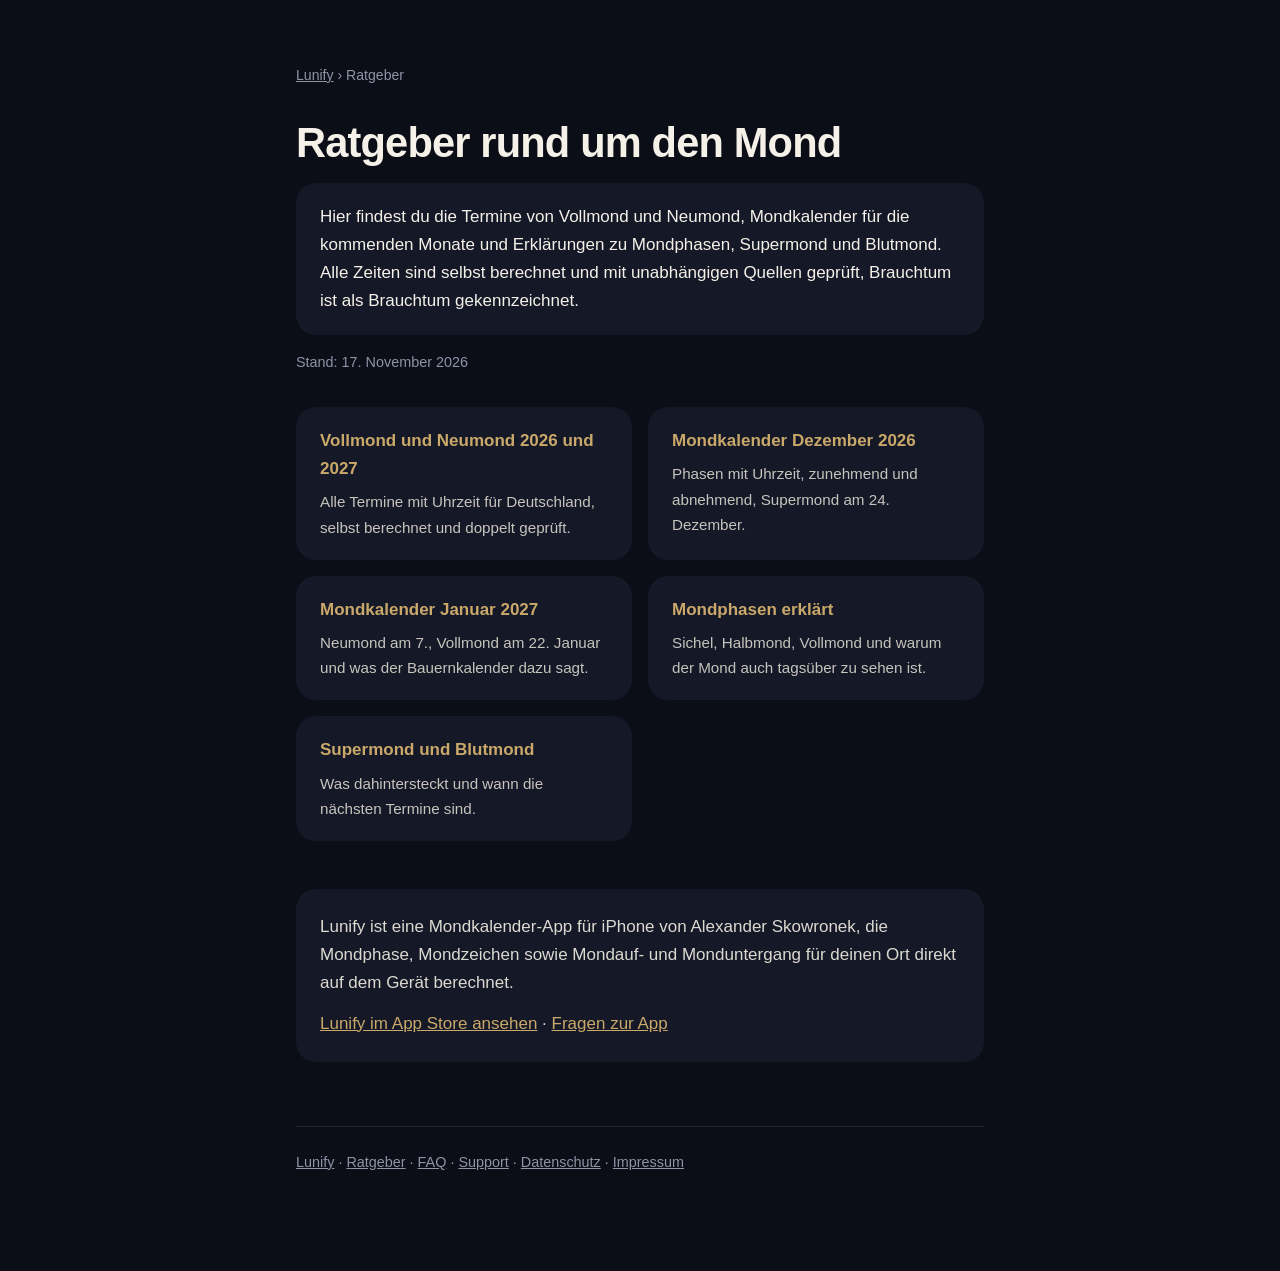
==== ratgeber/index.html @ 0e92a6ed "WS-1: Ratgeber, FAQ und SEO/GEO für Lunify - ratgeber/: Überblick, Vollmond/Neumond 2026-2027, Mondk" ====
<!DOCTYPE html>
<html lang="de">
<head>
<meta charset="utf-8">
<meta name="viewport" content="width=device-width, initial-scale=1">
<title>Mondkalender-Ratgeber: Termine und Mondphasen</title>
<meta name="description" content="Ratgeber rund um den Mond: Vollmond- und Neumondtermine 2026 und 2027, Mondkalender Dezember und Januar, Mondphasen, Supermond und Blutmond erklärt.">
<link rel="canonical" href="https://alexanderwskowronek-cloud.github.io/mondweiser-web/ratgeber/">
<meta property="og:title" content="Mondkalender-Ratgeber: Termine und Mondphasen">
<meta property="og:description" content="Ratgeber rund um den Mond: Vollmond- und Neumondtermine 2026 und 2027, Mondkalender Dezember und Januar, Mondphasen, Supermond und Blutmond erklärt.">
<meta property="og:type" content="website">
<meta property="og:url" content="https://alexanderwskowronek-cloud.github.io/mondweiser-web/ratgeber/">
<meta property="og:locale" content="de_DE">
<meta name="apple-itunes-app" content="app-id=6795456788">
<meta name="theme-color" content="#0B0D17">
<link rel="stylesheet" href="../ratgeber/stil.css">
<script type="application/ld+json">
{
 "@context": "https://schema.org",
 "@type": "BreadcrumbList",
 "itemListElement": [
  {
   "@type": "ListItem",
   "position": 1,
   "name": "Lunify",
   "item": "https://alexanderwskowronek-cloud.github.io/mondweiser-web/"
  },
  {
   "@type": "ListItem",
   "position": 2,
   "name": "Ratgeber",
   "item": "https://alexanderwskowronek-cloud.github.io/mondweiser-web/ratgeber/"
  }
 ]
}
</script>
<script type="application/ld+json">
{
 "@context": "https://schema.org",
 "@type": "ItemList",
 "name": "Lunify Ratgeber",
 "itemListElement": [
  {
   "@type": "ListItem",
   "position": 1,
   "url": "https://alexanderwskowronek-cloud.github.io/mondweiser-web/ratgeber/vollmond-neumond-2026-2027.html",
   "name": "Vollmond und Neumond 2026 und 2027"
  },
  {
   "@type": "ListItem",
   "position": 2,
   "url": "https://alexanderwskowronek-cloud.github.io/mondweiser-web/ratgeber/mondkalender-dezember-2026.html",
   "name": "Mondkalender Dezember 2026"
  },
  {
   "@type": "ListItem",
   "position": 3,
   "url": "https://alexanderwskowronek-cloud.github.io/mondweiser-web/ratgeber/mondkalender-januar-2027.html",
   "name": "Mondkalender Januar 2027"
  },
  {
   "@type": "ListItem",
   "position": 4,
   "url": "https://alexanderwskowronek-cloud.github.io/mondweiser-web/ratgeber/mondphasen-erklaert.html",
   "name": "Mondphasen erklärt"
  },
  {
   "@type": "ListItem",
   "position": 5,
   "url": "https://alexanderwskowronek-cloud.github.io/mondweiser-web/ratgeber/supermond-blutmond.html",
   "name": "Supermond und Blutmond"
  }
 ]
}
</script>
</head>
<body>
<div class="wrap">
<nav class="crumbs" aria-label="Brotkrumen"><a href="../index.html">Lunify</a> › Ratgeber</nav>
<main>
<h1>Ratgeber rund um den Mond</h1>
<div class="answer"><p>Hier findest du die Termine von Vollmond und Neumond, Mondkalender für die kommenden Monate und Erklärungen zu Mondphasen, Supermond und Blutmond.
Alle Zeiten sind selbst berechnet und mit unabhängigen Quellen geprüft, Brauchtum ist als Brauchtum gekennzeichnet.</p></div>
<p class="stand">Stand: 17. November 2026</p>
<ul class="cards">
<li><a href="vollmond-neumond-2026-2027.html">Vollmond und Neumond 2026 und 2027</a><p>Alle Termine mit Uhrzeit für Deutschland, selbst berechnet und doppelt geprüft.</p></li>
<li><a href="mondkalender-dezember-2026.html">Mondkalender Dezember 2026</a><p>Phasen mit Uhrzeit, zunehmend und abnehmend, Supermond am 24. Dezember.</p></li>
<li><a href="mondkalender-januar-2027.html">Mondkalender Januar 2027</a><p>Neumond am 7., Vollmond am 22. Januar und was der Bauernkalender dazu sagt.</p></li>
<li><a href="mondphasen-erklaert.html">Mondphasen erklärt</a><p>Sichel, Halbmond, Vollmond und warum der Mond auch tagsüber zu sehen ist.</p></li>
<li><a href="supermond-blutmond.html">Supermond und Blutmond</a><p>Was dahintersteckt und wann die nächsten Termine sind.</p></li>
</ul>
<aside class="app"><p>Lunify ist eine Mondkalender-App für iPhone von Alexander Skowronek, die Mondphase, Mondzeichen sowie Mondauf- und Monduntergang für deinen Ort direkt auf dem Gerät berechnet.</p><p><a href="https://apps.apple.com/de/app/id6795456788">Lunify im App Store ansehen</a> · <a href="../faq.html">Fragen zur App</a></p></aside>

</main>
<footer>
  <a href="../index.html">Lunify</a> · <a href="../ratgeber/index.html">Ratgeber</a> · <a href="../faq.html">FAQ</a> ·
  <a href="../support.html">Support</a> · <a href="../datenschutz.html">Datenschutz</a> · <a href="../impressum.html">Impressum</a>
</footer>
</div>
</body>
</html>
---- ratgeber/stil.css ----
/* Lunify Ratgeber und FAQ: Farben und Schrift wie index.html und support.html */
:root{--bg:#0B0D17;--elev:#151827;--light:#F5F1E8;--muted:#8E93A6;--gold:#C9A86A;--sage:#7D8B74;--line:#23273a}
*{box-sizing:border-box}
body{margin:0;background:var(--bg);color:var(--light);
     font:400 17px/1.65 -apple-system,BlinkMacSystemFont,"SF Pro Text","Helvetica Neue",Arial,sans-serif;
     -webkit-font-smoothing:antialiased}
.wrap{max-width:46rem;margin:0 auto;padding:clamp(1.5rem,6vw,4rem) 1.5rem 6rem}
a{color:var(--gold)}
nav.crumbs{font-size:.88rem;color:var(--muted);margin-bottom:2rem}
nav.crumbs a{color:var(--muted)}
h1{font-size:clamp(1.9rem,5vw,2.6rem);line-height:1.15;letter-spacing:-.02em;margin:0 0 1rem;font-weight:600}
h2{font-size:clamp(1.25rem,3.4vw,1.55rem);letter-spacing:-.01em;font-weight:600;margin:3rem 0 .8rem;line-height:1.3}
h3{font-size:1.08rem;font-weight:600;margin:2rem 0 .5rem}
p,li{color:#DCD9D1}
.answer{background:var(--elev);border-radius:20px;padding:1.25rem 1.5rem;margin:0 0 1rem;color:var(--light)}
.answer p{margin:0;color:var(--light)}
.stand{color:var(--muted);font-size:.9rem;margin:0 0 2rem}
.note{border-left:3px solid var(--sage);padding:.2rem 0 .2rem 1rem;color:#C7C4BD}
.tag{display:inline-block;border:1px solid var(--sage);color:var(--sage);border-radius:999px;padding:.2rem .7rem;
     font-size:.78rem;letter-spacing:.04em;text-transform:uppercase;margin-bottom:1rem}
.table-scroll{overflow-x:auto;margin:1rem 0 1.5rem;border-radius:16px;background:var(--elev)}
table{border-collapse:collapse;width:100%;font-size:.95rem;font-variant-numeric:tabular-nums}
caption{text-align:left;padding:1rem 1rem .25rem;color:var(--muted);font-size:.88rem}
th,td{text-align:left;padding:.55rem 1rem;border-bottom:1px solid var(--line);white-space:nowrap}
th{color:var(--muted);font-weight:500}
tr:last-child td{border-bottom:0}
ul.cards{list-style:none;padding:0;display:grid;gap:1rem;grid-template-columns:repeat(auto-fit,minmax(16rem,1fr))}
ul.cards li{background:var(--elev);border-radius:20px;padding:1.25rem 1.5rem}
ul.cards a{font-weight:600;text-decoration:none}
ul.cards p{margin:.4rem 0 0;font-size:.95rem;color:#C7C4BD}
.app{background:var(--elev);border-radius:20px;padding:1.5rem;margin:3rem 0 0}
.app p{margin:0 0 .8rem}
.app p:last-child{margin:0}
.sources{font-size:.92rem}
.sources li{color:#C7C4BD}
details{background:var(--elev);border-radius:20px;padding:1rem 1.5rem;margin:.6rem 0}
summary{cursor:pointer;font-weight:500;padding:.35rem 0}
details p{margin:.6rem 0 0;color:#C7C4BD}
footer{margin-top:4rem;padding-top:1.5rem;border-top:1px solid var(--line);color:var(--muted);font-size:.9rem}
footer a{color:var(--muted)}
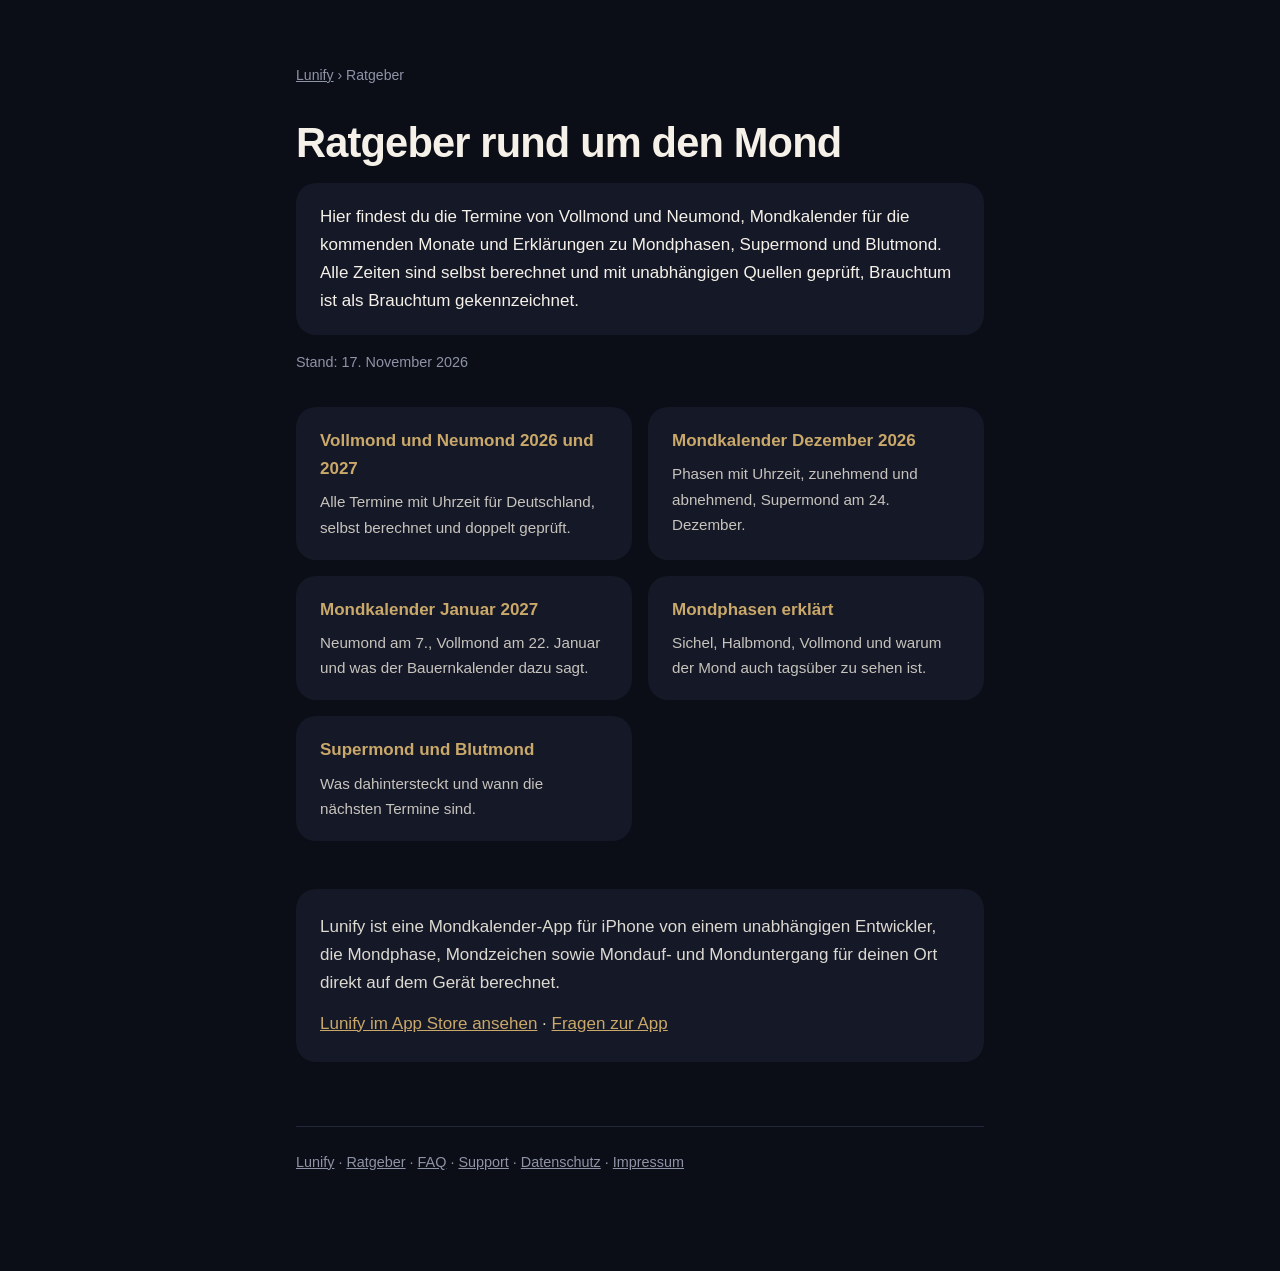
==== commit 65720734: "Ohne Personennamen: Organisation statt Person im JSON-LD, neutraler Entitätssatz (Angaben seit 21.10" ====
--- a/ratgeber/index.html
+++ b/ratgeber/index.html
@@ -89,7 +89,7 @@
 <li><a href="mondphasen-erklaert.html">Mondphasen erklärt</a><p>Sichel, Halbmond, Vollmond und warum der Mond auch tagsüber zu sehen ist.</p></li>
 <li><a href="supermond-blutmond.html">Supermond und Blutmond</a><p>Was dahintersteckt und wann die nächsten Termine sind.</p></li>
 </ul>
-<aside class="app"><p>Lunify ist eine Mondkalender-App für iPhone von Alexander Skowronek, die Mondphase, Mondzeichen sowie Mondauf- und Monduntergang für deinen Ort direkt auf dem Gerät berechnet.</p><p><a href="https://apps.apple.com/de/app/id6795456788">Lunify im App Store ansehen</a> · <a href="../faq.html">Fragen zur App</a></p></aside>
+<aside class="app"><p>Lunify ist eine Mondkalender-App für iPhone von einem unabhängigen Entwickler, die Mondphase, Mondzeichen sowie Mondauf- und Monduntergang für deinen Ort direkt auf dem Gerät berechnet.</p><p><a href="https://apps.apple.com/de/app/id6795456788">Lunify im App Store ansehen</a> · <a href="../faq.html">Fragen zur App</a></p></aside>
 
 </main>
 <footer>
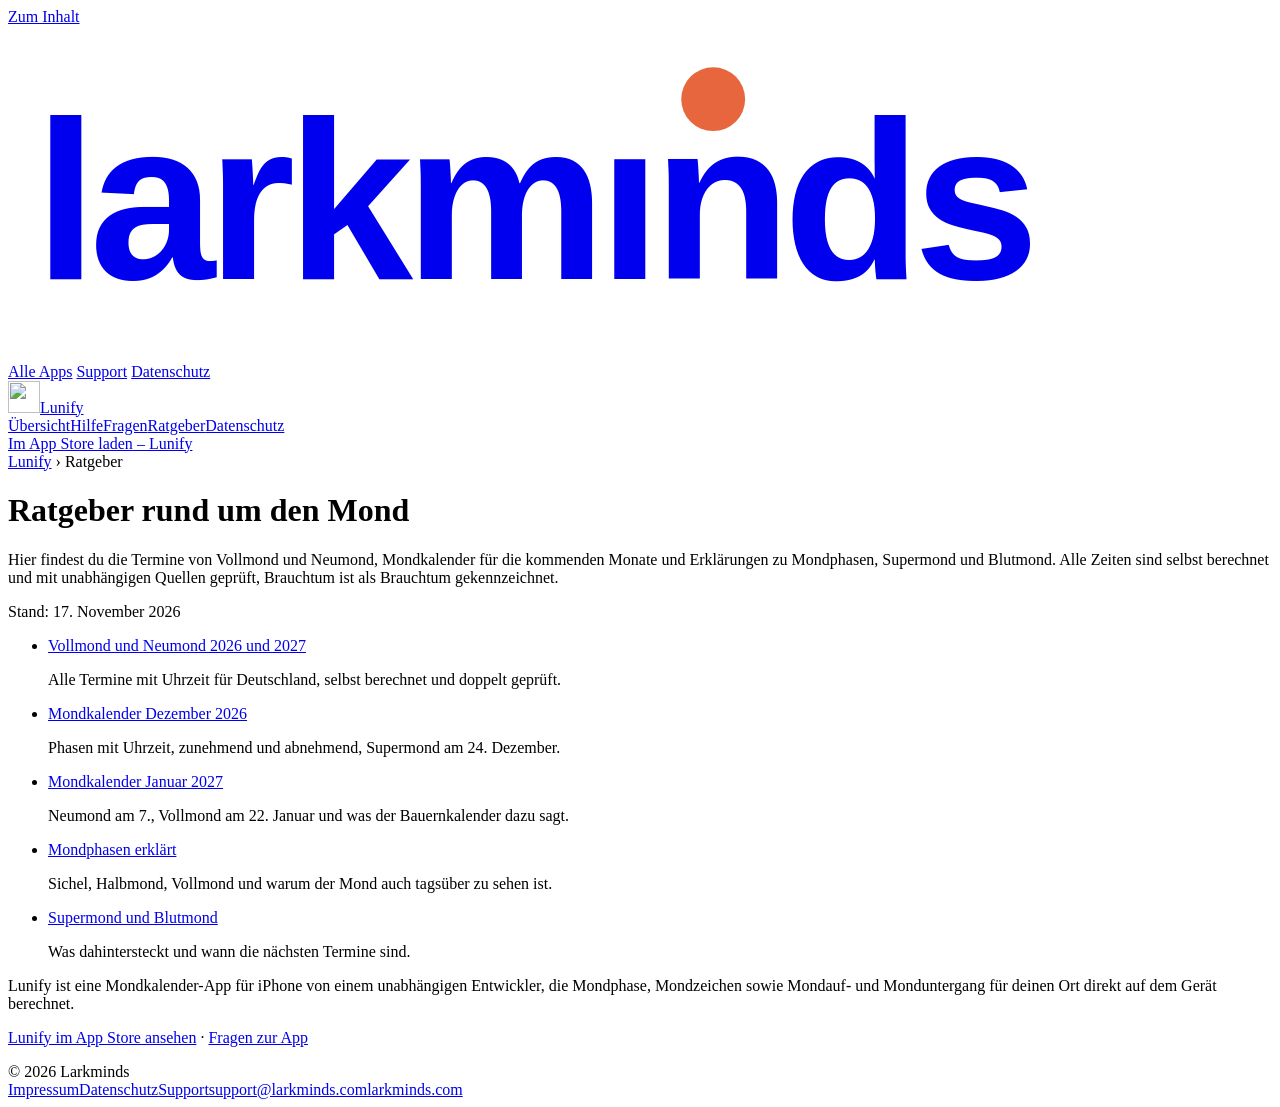
==== commit f5e145bd: "feat(web): Larkminds-Rahmen für App-Seiten, Recht und SEO (EV-261125-HQ-8) Einheitlicher Kopf (Wortm" ====
--- a/ratgeber/index.html
+++ b/ratgeber/index.html
@@ -1,19 +1,26 @@
-<!DOCTYPE html>
+<!doctype html>
 <html lang="de">
 <head>
 <meta charset="utf-8">
-<meta name="viewport" content="width=device-width, initial-scale=1">
+<meta name="viewport" content="width=device-width, initial-scale=1, viewport-fit=cover">
 <title>Mondkalender-Ratgeber: Termine und Mondphasen</title>
 <meta name="description" content="Ratgeber rund um den Mond: Vollmond- und Neumondtermine 2026 und 2027, Mondkalender Dezember und Januar, Mondphasen, Supermond und Blutmond erklärt.">
-<link rel="canonical" href="https://alexanderwskowronek-cloud.github.io/mondweiser-web/ratgeber/">
+<meta name="apple-itunes-app" content="app-id=6795456788">
+<meta name="theme-color" content="#F7F6F2">
+<link rel="canonical" href="https://larkminds.com/mondweiser-web/ratgeber/">
+<meta property="og:site_name" content="Larkminds">
 <meta property="og:title" content="Mondkalender-Ratgeber: Termine und Mondphasen">
 <meta property="og:description" content="Ratgeber rund um den Mond: Vollmond- und Neumondtermine 2026 und 2027, Mondkalender Dezember und Januar, Mondphasen, Supermond und Blutmond erklärt.">
 <meta property="og:type" content="website">
-<meta property="og:url" content="https://alexanderwskowronek-cloud.github.io/mondweiser-web/ratgeber/">
+<meta property="og:url" content="https://larkminds.com/mondweiser-web/ratgeber/">
 <meta property="og:locale" content="de_DE">
-<meta name="apple-itunes-app" content="app-id=6795456788">
-<meta name="theme-color" content="#0B0D17">
-<link rel="stylesheet" href="../ratgeber/stil.css">
+<meta property="og:image" content="https://larkminds.com/assets/larkminds-og.png">
+<meta name="twitter:card" content="summary_large_image">
+<link rel="icon" href="/assets/mark.svg" type="image/svg+xml">
+<link rel="icon" href="/assets/favicon-32.png" sizes="32x32" type="image/png">
+<link rel="apple-touch-icon" href="/assets/apple-touch-icon.png">
+<link rel="stylesheet" href="/assets/style.css">
+<link rel="stylesheet" href="/assets/app.css">
 <script type="application/ld+json">
 {
  "@context": "https://schema.org",
@@ -23,13 +30,13 @@
    "@type": "ListItem",
    "position": 1,
    "name": "Lunify",
-   "item": "https://alexanderwskowronek-cloud.github.io/mondweiser-web/"
+   "item": "https://larkminds.com/mondweiser-web/"
   },
   {
    "@type": "ListItem",
    "position": 2,
    "name": "Ratgeber",
-   "item": "https://alexanderwskowronek-cloud.github.io/mondweiser-web/ratgeber/"
+   "item": "https://larkminds.com/mondweiser-web/ratgeber/"
   }
  ]
 }
@@ -43,31 +50,31 @@
   {
    "@type": "ListItem",
    "position": 1,
-   "url": "https://alexanderwskowronek-cloud.github.io/mondweiser-web/ratgeber/vollmond-neumond-2026-2027.html",
+   "url": "https://larkminds.com/mondweiser-web/ratgeber/vollmond-neumond-2026-2027.html",
    "name": "Vollmond und Neumond 2026 und 2027"
   },
   {
    "@type": "ListItem",
    "position": 2,
-   "url": "https://alexanderwskowronek-cloud.github.io/mondweiser-web/ratgeber/mondkalender-dezember-2026.html",
+   "url": "https://larkminds.com/mondweiser-web/ratgeber/mondkalender-dezember-2026.html",
    "name": "Mondkalender Dezember 2026"
   },
   {
    "@type": "ListItem",
    "position": 3,
-   "url": "https://alexanderwskowronek-cloud.github.io/mondweiser-web/ratgeber/mondkalender-januar-2027.html",
+   "url": "https://larkminds.com/mondweiser-web/ratgeber/mondkalender-januar-2027.html",
    "name": "Mondkalender Januar 2027"
   },
   {
    "@type": "ListItem",
    "position": 4,
-   "url": "https://alexanderwskowronek-cloud.github.io/mondweiser-web/ratgeber/mondphasen-erklaert.html",
+   "url": "https://larkminds.com/mondweiser-web/ratgeber/mondphasen-erklaert.html",
    "name": "Mondphasen erklärt"
   },
   {
    "@type": "ListItem",
    "position": 5,
-   "url": "https://alexanderwskowronek-cloud.github.io/mondweiser-web/ratgeber/supermond-blutmond.html",
+   "url": "https://larkminds.com/mondweiser-web/ratgeber/supermond-blutmond.html",
    "name": "Supermond und Blutmond"
   }
  ]
@@ -75,9 +82,29 @@
 </script>
 </head>
 <body>
-<div class="wrap">
+<a class="skip" href="#inhalt">Zum Inhalt</a>
+<header class="top">
+  <div class="wrap">
+    <a class="logo" href="https://larkminds.com/" aria-label="Larkminds, Startseite"><svg viewBox="0 0 190 50" aria-hidden="true"><text x="4" y="38" font-family="-apple-system, 'SF Pro Display', 'Helvetica Neue', Arial, sans-serif" font-size="34" font-weight="600" letter-spacing="-1.2" fill="currentColor">larkmınds</text><circle cx="106" cy="11" r="4.8" fill="#E8663D"></circle></svg></a>
+    <nav class="nav" aria-label="Hauptnavigation">
+      <a href="/#apps">Alle Apps</a>
+      <a href="/mondweiser-web/support.html">Support</a>
+      <a class="opt" href="/mondweiser-web/datenschutz.html">Datenschutz</a>
+      
+    </nav>
+  </div>
+</header>
+<div class="app-leiste" style="--app:#4B5DA8">
+  <div class="wrap">
+    <a class="app-name" href="/mondweiser-web/"><img src="/assets/apps/lunify.webp" alt="" width="32" height="32" decoding="async">Lunify</a>
+    <nav class="app-nav" aria-label="App-Navigation"><a href="/mondweiser-web/">Übersicht</a><a href="/mondweiser-web/support.html">Hilfe</a><a href="/mondweiser-web/faq.html">Fragen</a><a href="/mondweiser-web/ratgeber/" aria-current="page">Ratgeber</a><a href="/mondweiser-web/datenschutz.html">Datenschutz</a></nav>
+    <a class="knopf store" href="https://apps.apple.com/de/app/id6795456788">Im App Store laden<span class="vh"> – Lunify</span></a>
+  </div>
+</div>
+<main id="inhalt">
+  <div class="wrap app-inhalt">
 <nav class="crumbs" aria-label="Brotkrumen"><a href="../index.html">Lunify</a> › Ratgeber</nav>
-<main>
+
 <h1>Ratgeber rund um den Mond</h1>
 <div class="answer"><p>Hier findest du die Termine von Vollmond und Neumond, Mondkalender für die kommenden Monate und Erklärungen zu Mondphasen, Supermond und Blutmond.
 Alle Zeiten sind selbst berechnet und mit unabhängigen Quellen geprüft, Brauchtum ist als Brauchtum gekennzeichnet.</p></div>
@@ -90,12 +117,13 @@
 <li><a href="supermond-blutmond.html">Supermond und Blutmond</a><p>Was dahintersteckt und wann die nächsten Termine sind.</p></li>
 </ul>
 <aside class="app"><p>Lunify ist eine Mondkalender-App für iPhone von einem unabhängigen Entwickler, die Mondphase, Mondzeichen sowie Mondauf- und Monduntergang für deinen Ort direkt auf dem Gerät berechnet.</p><p><a href="https://apps.apple.com/de/app/id6795456788">Lunify im App Store ansehen</a> · <a href="../faq.html">Fragen zur App</a></p></aside>
-
+  </div>
 </main>
-<footer>
-  <a href="../index.html">Lunify</a> · <a href="../ratgeber/index.html">Ratgeber</a> · <a href="../faq.html">FAQ</a> ·
-  <a href="../support.html">Support</a> · <a href="../datenschutz.html">Datenschutz</a> · <a href="../impressum.html">Impressum</a>
+<footer class="foot">
+  <div class="wrap">
+    <span>© 2026 Larkminds</span>
+    <nav aria-label="Rechtliches"><a href="/mondweiser-web/impressum.html">Impressum</a><a href="/mondweiser-web/datenschutz.html">Datenschutz</a><a href="/mondweiser-web/support.html">Support</a><a href="mailto:support@larkminds.com">support@larkminds.com</a><a href="https://larkminds.com/">larkminds.com</a></nav>
+  </div>
 </footer>
-</div>
 </body>
 </html>
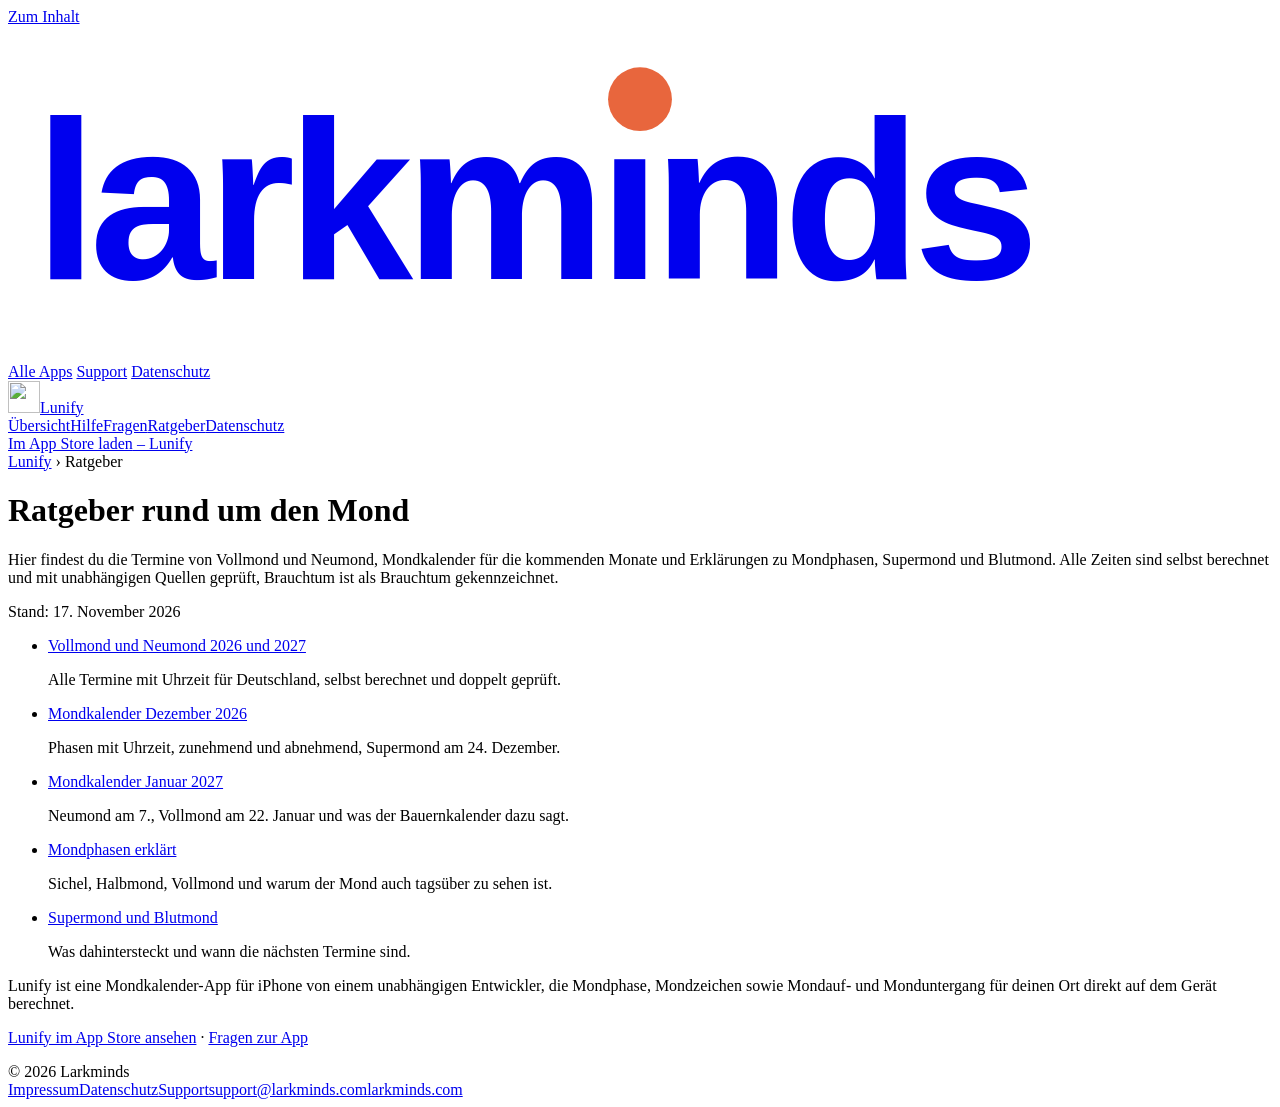
==== commit 9d21de86: "fix: Logo-Punkt über dem ı statt über dem n (Larkminds-Wortmarke, Brandbook L-1) Co-Authored-By: Cla" ====
--- a/ratgeber/index.html
+++ b/ratgeber/index.html
@@ -85,7 +85,7 @@
 <a class="skip" href="#inhalt">Zum Inhalt</a>
 <header class="top">
   <div class="wrap">
-    <a class="logo" href="https://larkminds.com/" aria-label="Larkminds, Startseite"><svg viewBox="0 0 190 50" aria-hidden="true"><text x="4" y="38" font-family="-apple-system, 'SF Pro Display', 'Helvetica Neue', Arial, sans-serif" font-size="34" font-weight="600" letter-spacing="-1.2" fill="currentColor">larkmınds</text><circle cx="106" cy="11" r="4.8" fill="#E8663D"></circle></svg></a>
+    <a class="logo" href="https://larkminds.com/" aria-label="Larkminds, Startseite"><svg viewBox="0 0 190 50" aria-hidden="true"><text x="4" y="38" font-family="-apple-system, 'SF Pro Display', 'Helvetica Neue', Arial, sans-serif" font-size="34" font-weight="600" letter-spacing="-1.2" fill="currentColor">larkmınds</text><circle cx="95" cy="11" r="4.8" fill="#E8663D"></circle></svg></a>
     <nav class="nav" aria-label="Hauptnavigation">
       <a href="/#apps">Alle Apps</a>
       <a href="/mondweiser-web/support.html">Support</a>
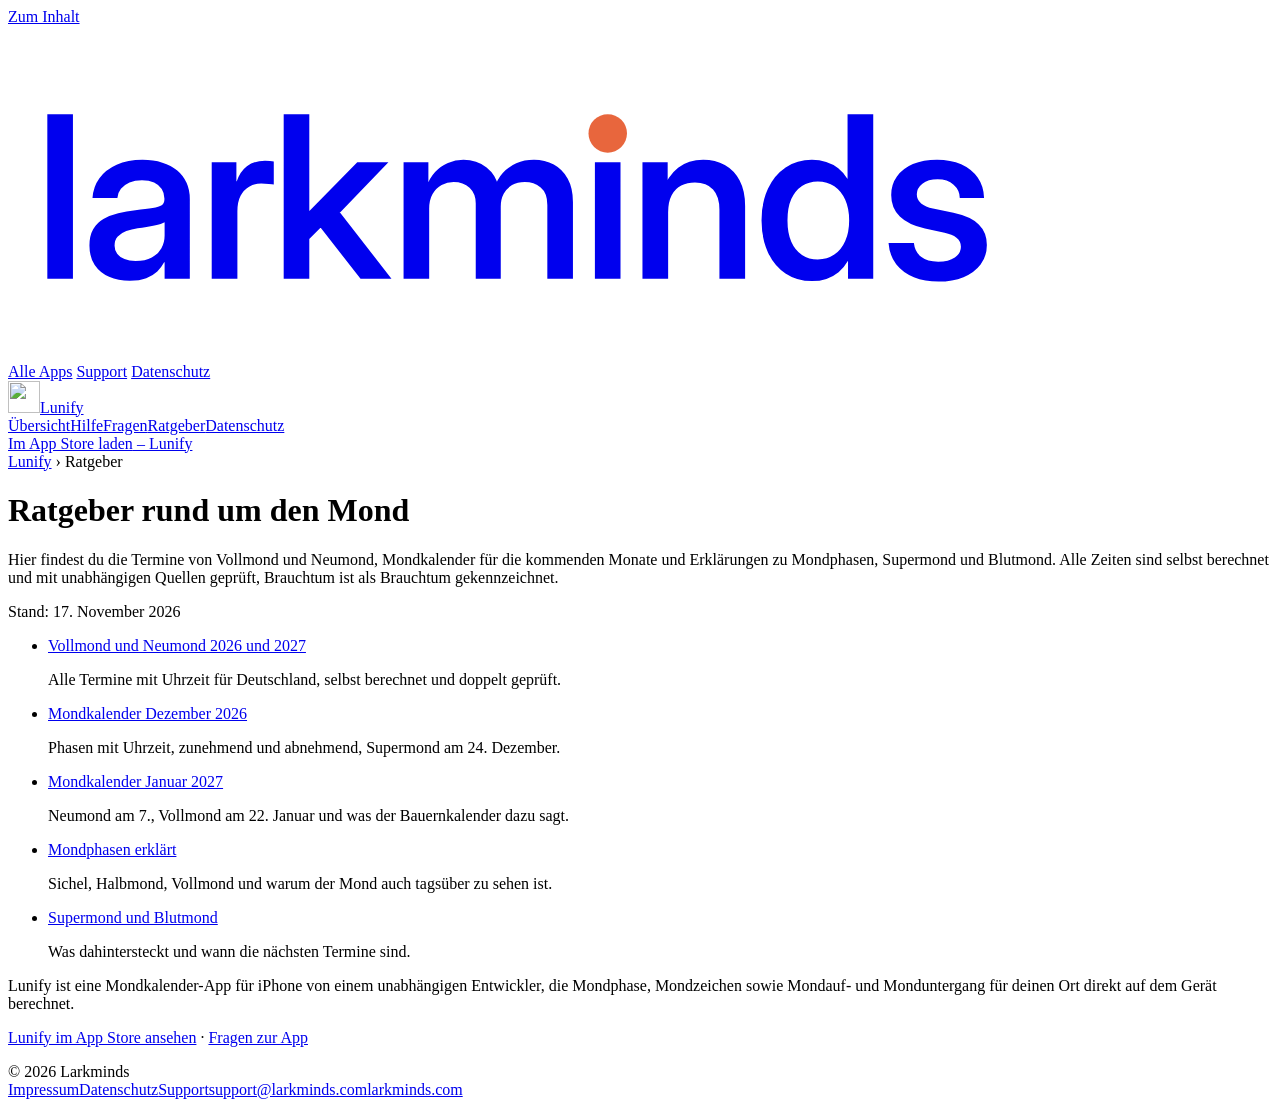
==== commit e4ed19d3: "feat: Wortmarke R1 (Inter Display 550) als Pfade im Kopf Punkt exakt auf der Stammachse des ı, Klein" ====
--- a/ratgeber/index.html
+++ b/ratgeber/index.html
@@ -85,7 +85,7 @@
 <a class="skip" href="#inhalt">Zum Inhalt</a>
 <header class="top">
   <div class="wrap">
-    <a class="logo" href="https://larkminds.com/" aria-label="Larkminds, Startseite"><svg viewBox="0 0 190 50" aria-hidden="true"><text x="4" y="38" font-family="-apple-system, 'SF Pro Display', 'Helvetica Neue', Arial, sans-serif" font-size="34" font-weight="600" letter-spacing="-1.2" fill="currentColor">larkmınds</text><circle cx="95" cy="11" r="4.8" fill="#E8663D"></circle></svg></a>
+    <a class="logo" href="https://larkminds.com/" aria-label="Larkminds, Startseite"><svg viewBox="0 0 190 50" aria-hidden="true"><path fill="currentColor" d="M9.76 13.26V38H5.91V13.26Z M18.31 38.28Q16.55 38.28 15.19 37.69Q13.83 37.1 13.03 35.92Q12.24 34.75 12.24 33Q12.24 31.51 12.8 30.54Q13.36 29.57 14.34 29Q15.31 28.44 16.56 28.14Q17.81 27.84 19.14 27.69Q20.78 27.49 21.74 27.36Q22.69 27.23 23.1 26.95Q23.51 26.68 23.51 26.06V25.93Q23.51 25.12 23.11 24.5Q22.71 23.89 21.96 23.53Q21.2 23.17 20.14 23.17Q19.07 23.17 18.26 23.52Q17.45 23.87 16.97 24.48Q16.5 25.08 16.44 25.86H12.7Q12.8 24.15 13.74 22.87Q14.68 21.58 16.33 20.85Q17.98 20.12 20.22 20.12Q21.88 20.12 23.2 20.54Q24.52 20.95 25.44 21.72Q26.36 22.49 26.84 23.58Q27.33 24.67 27.33 26.01V38H23.54V35.53H23.47Q23.09 36.26 22.44 36.89Q21.78 37.52 20.78 37.9Q19.77 38.28 18.31 38.28ZM19.17 35.33Q20.64 35.33 21.61 34.8Q22.58 34.26 23.06 33.39Q23.54 32.52 23.54 31.48V29.5Q23.34 29.63 22.95 29.75Q22.56 29.87 22.01 29.98Q21.45 30.1 20.81 30.2Q20.17 30.3 19.49 30.4Q18.58 30.53 17.78 30.83Q16.98 31.13 16.5 31.65Q16.02 32.17 16.02 33.02Q16.02 33.73 16.41 34.25Q16.8 34.76 17.51 35.04Q18.21 35.33 19.17 35.33Z M30.62 38V20.47H34.33V23.34H34.39Q34.87 21.86 35.91 21.07Q36.95 20.27 38.63 20.27Q39.04 20.27 39.38 20.29Q39.72 20.32 39.95 20.35V23.84Q39.74 23.81 39.2 23.75Q38.66 23.69 38.05 23.69Q37.05 23.69 36.24 24.15Q35.44 24.6 34.96 25.52Q34.48 26.45 34.48 27.86V38Z M44.98 32.32V27.77H45.34L52.5 20.47H57.18L48.94 29.04H48.25ZM41.44 38V13.26H45.29V38ZM52.99 38 46.65 29.88 49.26 27.19 57.64 38Z M59.46 38V20.47H63.19V24.24H62.88Q63.36 22.86 64.2 21.95Q65.04 21.03 66.13 20.58Q67.23 20.12 68.46 20.12Q70.48 20.12 71.94 21.28Q73.4 22.44 73.73 24.24H73.17Q73.54 23.03 74.37 22.1Q75.2 21.17 76.4 20.64Q77.6 20.12 79.06 20.12Q80.71 20.12 82.04 20.83Q83.36 21.55 84.14 22.96Q84.92 24.37 84.92 26.45V38H81.07V26.89Q81.07 25.08 80.07 24.26Q79.06 23.44 77.69 23.44Q76.57 23.44 75.76 23.91Q74.95 24.39 74.51 25.22Q74.07 26.05 74.07 27.14V38H70.31V26.68Q70.31 25.2 69.38 24.32Q68.44 23.44 66.99 23.44Q66.01 23.44 65.18 23.9Q64.34 24.35 63.82 25.26Q63.31 26.16 63.31 27.47V38Z M88.22 38V20.47H92.07V38Z M99.23 28.01V38H95.37V20.47H99.16V24.87H98.35Q99.19 22.53 100.73 21.32Q102.26 20.12 104.5 20.12Q106.33 20.12 107.75 20.91Q109.17 21.7 109.98 23.24Q110.8 24.79 110.8 27.06V38H106.94V27.61Q106.94 25.6 105.98 24.56Q105.02 23.52 103.26 23.52Q102.11 23.52 101.2 23.99Q100.29 24.45 99.76 25.44Q99.23 26.43 99.23 28.01Z M120.86 38.35Q118.58 38.35 116.87 37.2Q115.16 36.06 114.22 34Q113.27 31.94 113.27 29.22Q113.27 26.53 114.23 24.47Q115.18 22.41 116.89 21.27Q118.6 20.12 120.84 20.12Q121.99 20.12 122.99 20.44Q124 20.75 124.8 21.38Q125.61 22.01 126.17 22.98H126.2V13.26H130.06V38H126.27V35.33H126.24Q125.67 36.34 124.85 37.01Q124.03 37.68 123.02 38.02Q122.02 38.35 120.86 38.35ZM121.72 35.09Q123.15 35.09 124.21 34.36Q125.27 33.63 125.85 32.31Q126.44 30.99 126.44 29.22Q126.44 27.44 125.85 26.13Q125.27 24.82 124.21 24.09Q123.15 23.36 121.72 23.36Q120.38 23.36 119.35 24.04Q118.32 24.72 117.74 26.02Q117.17 27.33 117.17 29.22Q117.17 31.11 117.74 32.42Q118.32 33.73 119.35 34.41Q120.38 35.09 121.72 35.09Z M139.88 38.42Q137.81 38.42 136.17 37.76Q134.52 37.1 133.51 35.81Q132.5 34.51 132.36 32.62H136.17Q136.32 33.97 137.25 34.7Q138.17 35.44 139.82 35.44Q141.41 35.44 142.33 34.8Q143.24 34.17 143.24 33.19Q143.24 32.34 142.57 31.82Q141.91 31.31 140.78 31.08L137.84 30.45Q135.35 29.9 134.06 28.64Q132.76 27.38 132.76 25.4Q132.76 23.82 133.62 22.63Q134.47 21.43 136.02 20.76Q137.58 20.09 139.65 20.09Q141.71 20.09 143.28 20.79Q144.85 21.5 145.76 22.79Q146.67 24.09 146.72 25.86H143.07Q143.06 24.65 142.14 23.85Q141.23 23.04 139.74 23.04Q138.29 23.04 137.45 23.7Q136.61 24.35 136.61 25.3Q136.61 26.15 137.26 26.67Q137.91 27.19 139.04 27.44L142.11 28.09Q144.7 28.65 145.92 29.83Q147.14 31.01 147.14 32.92Q147.14 34.61 146.2 35.85Q145.26 37.09 143.63 37.75Q141.99 38.42 139.88 38.42Z"/><circle cx="90.15" cy="16.15" r="2.89" fill="#E8663D"/></svg></a>
     <nav class="nav" aria-label="Hauptnavigation">
       <a href="/#apps">Alle Apps</a>
       <a href="/mondweiser-web/support.html">Support</a>
